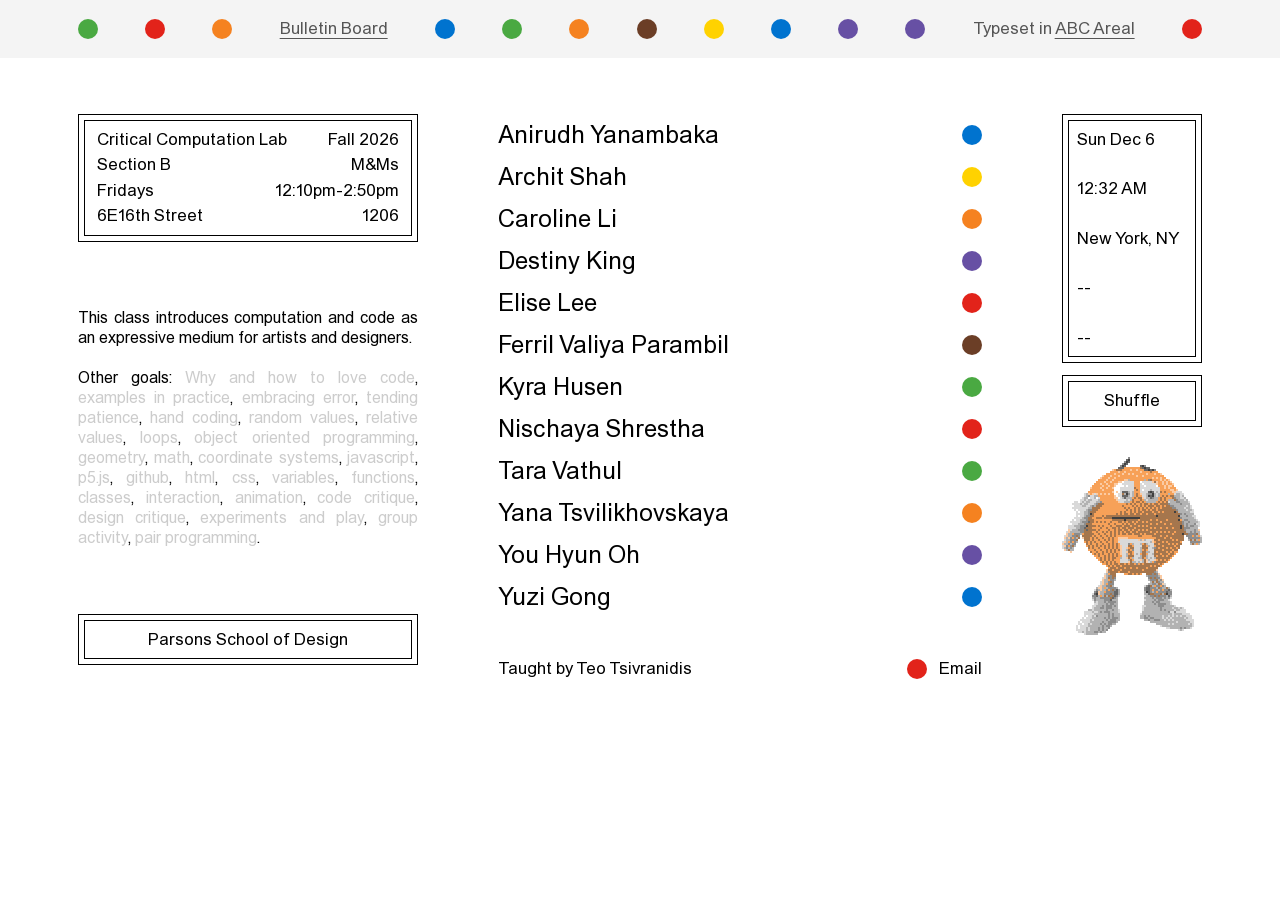
==== index.html @ 2e88b39b "Random color favicon, wider column gap, independent column scrolling - Favicon is a circle in a rand" ====
<!DOCTYPE html>
<html lang="en">
<head>
  <meta charset="UTF-8">
  <meta name="viewport" content="width=device-width, initial-scale=1">
  <title>M&amp;Ms — Critical Computation Lab</title>
  <link rel="preload" href="fonts/ABCAreal-Regular.woff2" as="font" type="font/woff2" crossorigin>
  <link rel="icon" id="favicon">
  <link rel="stylesheet" href="style.css">
</head>
<body>

  <!-- Top bar: students in random order + links -->
  <nav class="bar" id="bar"></nav>

  <main>
    <!-- Left: course info, description, school -->
    <section class="col-left">
      <div class="box" id="course"></div>
      <div class="description">
        <p id="description"></p>
        <p class="goals" id="goals"></p>
      </div>
      <a class="box" id="school" target="_blank"></a>
    </section>

    <!-- Middle: students + instructor -->
    <section class="col-middle">
      <ul class="students" id="students"></ul>
      <p class="instructor" id="instructor"></p>
    </section>

    <!-- Right: date, time, weather -->
    <section class="col-right">
      <div class="box now">
        <!-- "--" holds each line's space until the clock and weather load -->
        <p id="date">--</p>
        <p id="time">--</p>
        <p id="place">--</p>
        <p id="weather">--</p>
        <p id="temp">--</p>
      </div>
      <button class="box shuffle" id="shuffle">Shuffle</button>
      <canvas class="mnm" id="mnm" role="img" aria-label="An M&amp;M character"></canvas>
    </section>
  </main>

  <script src="script.js"></script>
</body>
</html>
---- style.css ----
@font-face {
  font-family: "ABC Areal";
  src: url("fonts/ABCAreal-Regular.woff2") format("woff2");
  font-weight: 400;
  font-style: normal;
  font-display: swap;
}

* {
  box-sizing: border-box;
  margin: 0;
  padding: 0;
}

/* Turn off macOS rubber-band scrolling so the top bar never bounces */
html {
  overscroll-behavior: none;
}

body {
  font-family: "ABC Areal", Helvetica, Arial, sans-serif;
  font-size: 17px;
  line-height: 1.5;
  color: #000;
  background: #fff;
}

a {
  color: inherit;
  text-decoration: none;
}

ul {
  list-style: none;
}

/* ---------- Layout ---------- */

main {
  padding: 56px 78px 86px;
  display: grid;
  grid-template-columns: 340px 1fr auto;
  gap: 80px;
  align-items: start;
}

/* ---------- Double-line boxes ---------- */

.box {
  border: 1px solid #000;
  outline: 1px solid #000;
  outline-offset: 5px;
  margin: 6px;
  padding: 6px 12px;
}

/* ---------- Left column ---------- */

.row {
  display: flex;
  justify-content: space-between;
  gap: 16px;
}

.description {
  margin: 72px 0;
  font-size: 16px;
  line-height: 1.25;
  text-align: justify;
}

.description p + p {
  margin-top: 1.25em;
}

/* Goals sit in light gray; the hovered one turns black */
.goals a {
  color: #ccc;
  transition: color 0.15s;
}

.goals a:hover {
  color: #000;
}

/* ---------- Middle column ---------- */

/* The whole student row is one link */
.students a,
.instructor {
  display: flex;
  justify-content: space-between;
  align-items: center;
  font-size: 24px;
  line-height: 42px;
  transition: opacity 0.15s;
}

.dot {
  display: inline-block;
  flex-shrink: 0;
  width: 20px;
  height: 20px;
  border-radius: 50%;
  transition: transform 0.15s;
}

.students li {
  transition: opacity 0.15s;
}

/* When a student row or bar dot is hovered, fade the other students */
.students.has-highlight li:not(.highlight) {
  opacity: 0.2;
}

.instructor {
  margin-top: 30px;
  font-size: 17px;
}

.instructor a:hover {
  text-decoration: underline;
}

.instructor .email {
  display: flex;
  align-items: center;
  gap: 12px;
}

/* ---------- Right column ---------- */

.now {
  padding: 6px 8px;
}

.now p + p {
  margin-top: 24px;
}

#school {
  display: block;
  text-align: center;
}

#school:hover {
  text-decoration: underline;
}

.shuffle {
  display: block;
  width: calc(100% - 12px);
  margin-top: 24px;
  padding: 6px 8px;
  font: inherit;
  color: inherit;
  text-align: center;
  background: none;
  cursor: pointer;
}

.shuffle:hover {
  text-decoration: underline;
}

/* A fixed 140 × 190 box so the column never changes width.
   script.js draws the dotted character inside it */
.mnm {
  display: block;
  width: 140px;
  height: 190px;
  margin: 24px auto 0;
}

/* ---------- Top bar ---------- */

.bar {
  position: sticky;
  top: 0;
  z-index: 1;
  display: flex;
  flex-wrap: wrap;
  justify-content: space-between;
  align-items: center;
  gap: 12px 16px;
  padding: 16px 78px;
  background: #f4f4f4;
  font-size: 17px;
  color: #555;
}

/* Set by script.js once the bar spills onto a second row */
.bar.wrapped {
  justify-content: flex-start;
}

.bar a.link {
  text-decoration: underline;
  text-underline-offset: 4px;
}

.bar a.link:hover {
  text-decoration: none;
}

.bar .dot:hover,
.bar .dot.highlight {
  transform: scale(1.3);
}

/* ---------- Desktop: each column scrolls on its own ---------- */

@media (min-width: 1101px) {
  /* The page itself stops scrolling: bar on top, columns fill the rest */
  body {
    display: flex;
    flex-direction: column;
    height: 100vh;
    overflow: hidden;
  }

  main {
    flex: 1;
    min-height: 0;
    grid-template-rows: minmax(0, 1fr);
    align-items: stretch;
    padding: 0 78px;
  }

  main > section {
    overflow-y: auto;
    overscroll-behavior: contain;
    scrollbar-width: none; /* hide the scrollbar, still scrollable */
    padding: 56px 0 86px;
  }

  main > section::-webkit-scrollbar {
    display: none; /* same, for older Safari */
  }
}

/* ---------- Mobile: stack the columns ---------- */

@media (max-width: 1100px) {
  main {
    grid-template-columns: 1fr;
    gap: 56px;
    max-width: 600px;
    margin: 0 auto;
    padding: 44px 16px 48px;
  }

  /* Unwrap the left column so its pieces can be reordered:
     course info, students, description, school, weather */
  .col-left {
    display: contents;
  }

  #course       { order: 1; }
  .col-middle   { order: 2; }
  .description  { order: 3; margin: 0; }
  #school       { order: 4; }
  .col-right    { order: 5; }

  .students a {
    font-size: 20px;
    line-height: 38px;
  }

  /* Weather card becomes two columns:
     date    | time
     place   |
     weather | temp */
  .now {
    display: grid;
    grid-template-columns: 1fr 1fr;
    gap: 16px 48px;
  }

  .now p + p {
    margin-top: 0;
  }

  #weather {
    grid-column: 1;
  }

  /* Character box stretches to the full width, keeping its 140 × 190 shape */
  .mnm {
    width: 100%;
    height: auto;
    aspect-ratio: 140 / 190;
  }

  .bar {
    padding: 12px 16px;
  }
}
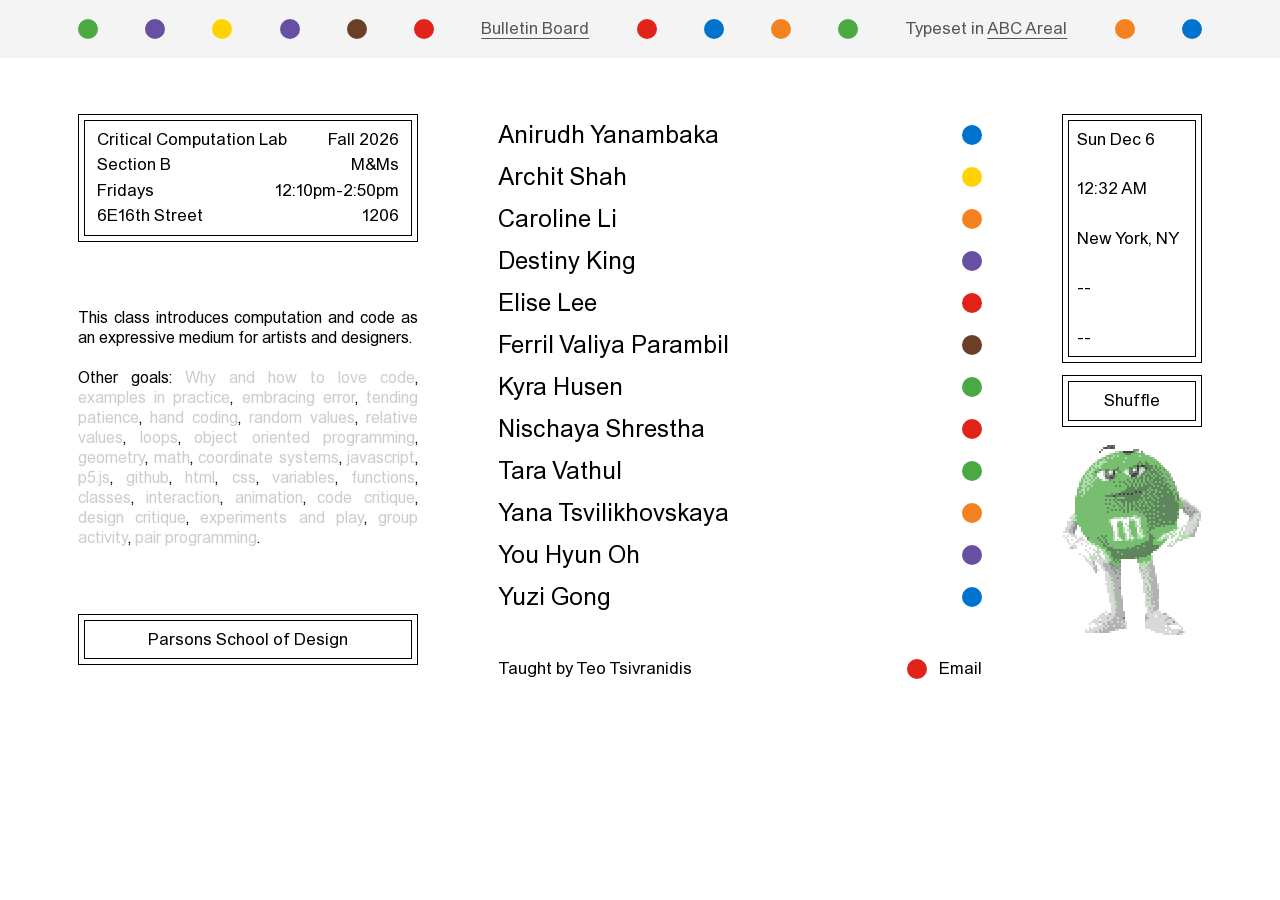
==== commit 20955da3: "Flash the page in the new M&M color on shuffle Brief full-screen tint under the top bar with a quick" ====
--- a/index.html
+++ b/index.html
@@ -45,6 +45,9 @@
     </section>
   </main>
 
+  <!-- Full-screen color flash shown while shuffling -->
+  <div class="flash" id="flash" hidden></div>
+
   <script src="script.js"></script>
 </body>
 </html>
--- a/style.css
+++ b/style.css
@@ -23,6 +23,11 @@
   line-height: 1.5;
   color: #000;
   background: #fff;
+}
+
+/* Text selection color; script.js matches it to the current M&M */
+::selection {
+  background: var(--highlight, #0073CF55);
 }
 
 a {
@@ -173,12 +178,27 @@
   margin: 24px auto 0;
 }
 
+/* Full-screen color flash during shuffle (sits under the top bar).
+   Replays every time it's shown; lasts as long as script.js shows it */
+.flash {
+  position: fixed;
+  inset: 0;
+  z-index: 1;
+  opacity: 0;
+  animation: flash 500ms ease-in-out;
+}
+
+/* Quick fade in, hold, quick fade out */
+@keyframes flash {
+  15%, 85% { opacity: 0.1; }
+}
+
 /* ---------- Top bar ---------- */
 
 .bar {
   position: sticky;
   top: 0;
-  z-index: 1;
+  z-index: 2;
   display: flex;
   flex-wrap: wrap;
   justify-content: space-between;
@@ -251,27 +271,16 @@
     padding: 44px 16px 48px;
   }
 
-  /* Unwrap the left column so its pieces can be reordered:
-     course info, students, description, school, weather */
-  .col-left {
-    display: contents;
-  }
-
-  #course       { order: 1; }
-  .col-middle   { order: 2; }
-  .description  { order: 3; margin: 0; }
-  #school       { order: 4; }
-  .col-right    { order: 5; }
+  .description {
+    margin: 48px 0;
+  }
 
   .students a {
     font-size: 20px;
     line-height: 38px;
   }
 
-  /* Weather card becomes two columns:
-     date    | time
-     place   |
-     weather | temp */
+  /* Weather card becomes two columns (lines fill left to right) */
   .now {
     display: grid;
     grid-template-columns: 1fr 1fr;
@@ -280,10 +289,6 @@
 
   .now p + p {
     margin-top: 0;
-  }
-
-  #weather {
-    grid-column: 1;
   }
 
   /* Character box stretches to the full width, keeping its 140 × 190 shape */
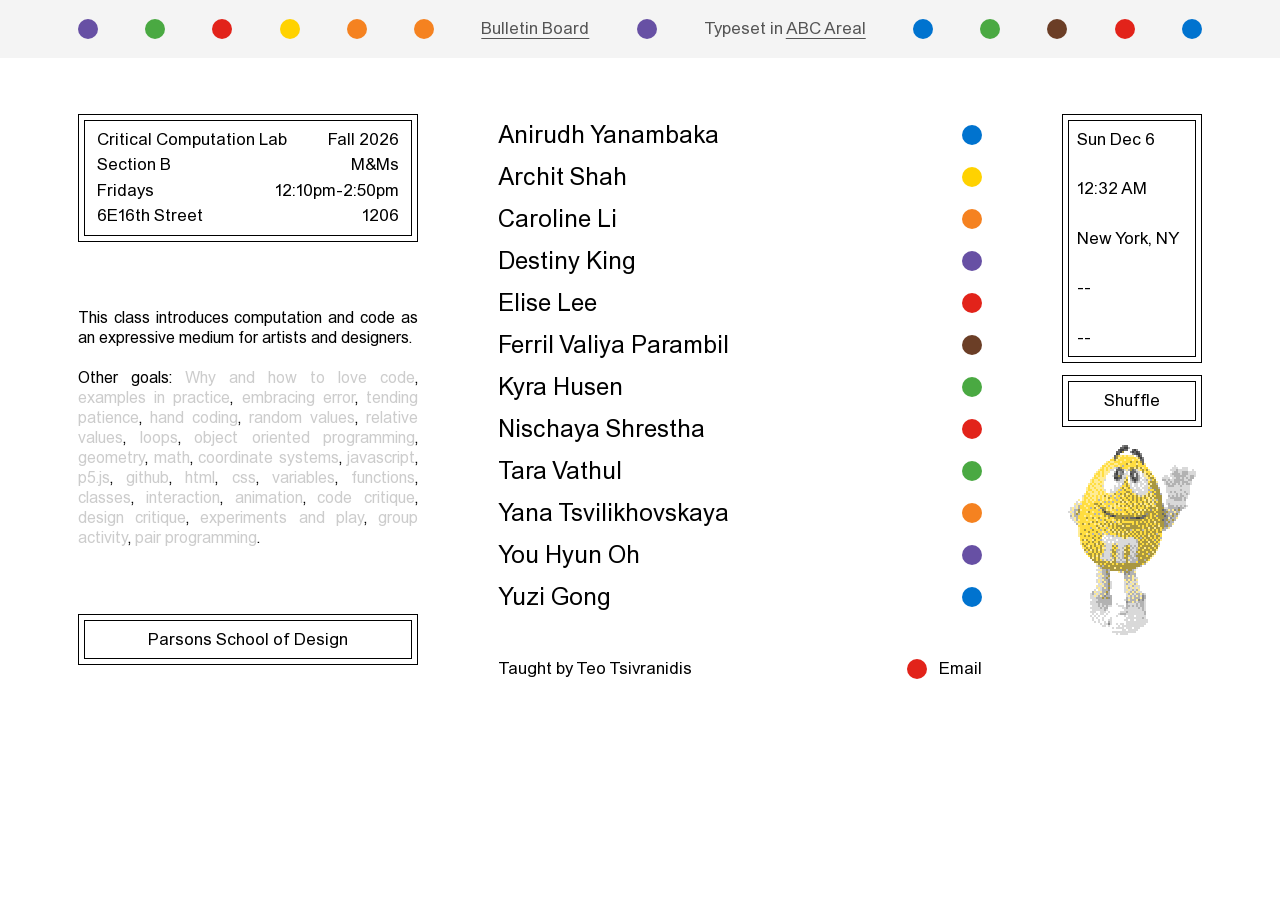
==== commit c3eb5a15: "Centralize the theme color and rename the shuffle overlay - pickTheme sets one --theme CSS variable " ====
--- a/index.html
+++ b/index.html
@@ -30,9 +30,9 @@
       <p class="instructor" id="instructor"></p>
     </section>
 
-    <!-- Right: date, time, weather -->
+    <!-- Right: date, time, weather, shuffle, M&M -->
     <section class="col-right">
-      <div class="box now">
+      <div class="box now" id="now">
         <!-- "--" holds each line's space until the clock and weather load -->
         <p id="date">--</p>
         <p id="time">--</p>
@@ -45,8 +45,8 @@
     </section>
   </main>
 
-  <!-- Full-screen color flash shown while shuffling -->
-  <div class="flash" id="flash" hidden></div>
+  <!-- Full-screen theme color tint shown while shuffling -->
+  <div class="theme-overlay" id="theme-overlay" hidden></div>
 
   <script src="script.js"></script>
 </body>
--- a/style.css
+++ b/style.css
@@ -25,9 +25,13 @@
   background: #fff;
 }
 
-/* Text selection color; script.js matches it to the current M&M */
+/* --theme is the current M&M's color, set by script.js */
+:root {
+  --theme: #0073CF;
+}
+
 ::selection {
-  background: var(--highlight, #0073CF55);
+  background: color-mix(in srgb, var(--theme) 33%, transparent);
 }
 
 a {
@@ -98,7 +102,6 @@
   align-items: center;
   font-size: 24px;
   line-height: 42px;
-  transition: opacity 0.15s;
 }
 
 .dot {
@@ -178,18 +181,19 @@
   margin: 24px auto 0;
 }
 
-/* Full-screen color flash during shuffle (sits under the top bar).
-   Replays every time it's shown; lasts as long as script.js shows it */
-.flash {
+/* Full-screen tint in the theme color during shuffle (sits under the top bar).
+   The animation replays each time script.js shows it, and hides it when done */
+.theme-overlay {
   position: fixed;
-  inset: 0;
+  inset: -50vh 0; /* extra height so it still covers everything while mobile toolbars slide */
   z-index: 1;
+  background: var(--theme);
   opacity: 0;
-  animation: flash 500ms ease-in-out;
+  animation: theme-overlay 500ms ease-in-out;
 }
 
 /* Quick fade in, hold, quick fade out */
-@keyframes flash {
+@keyframes theme-overlay {
   15%, 85% { opacity: 0.1; }
 }
 
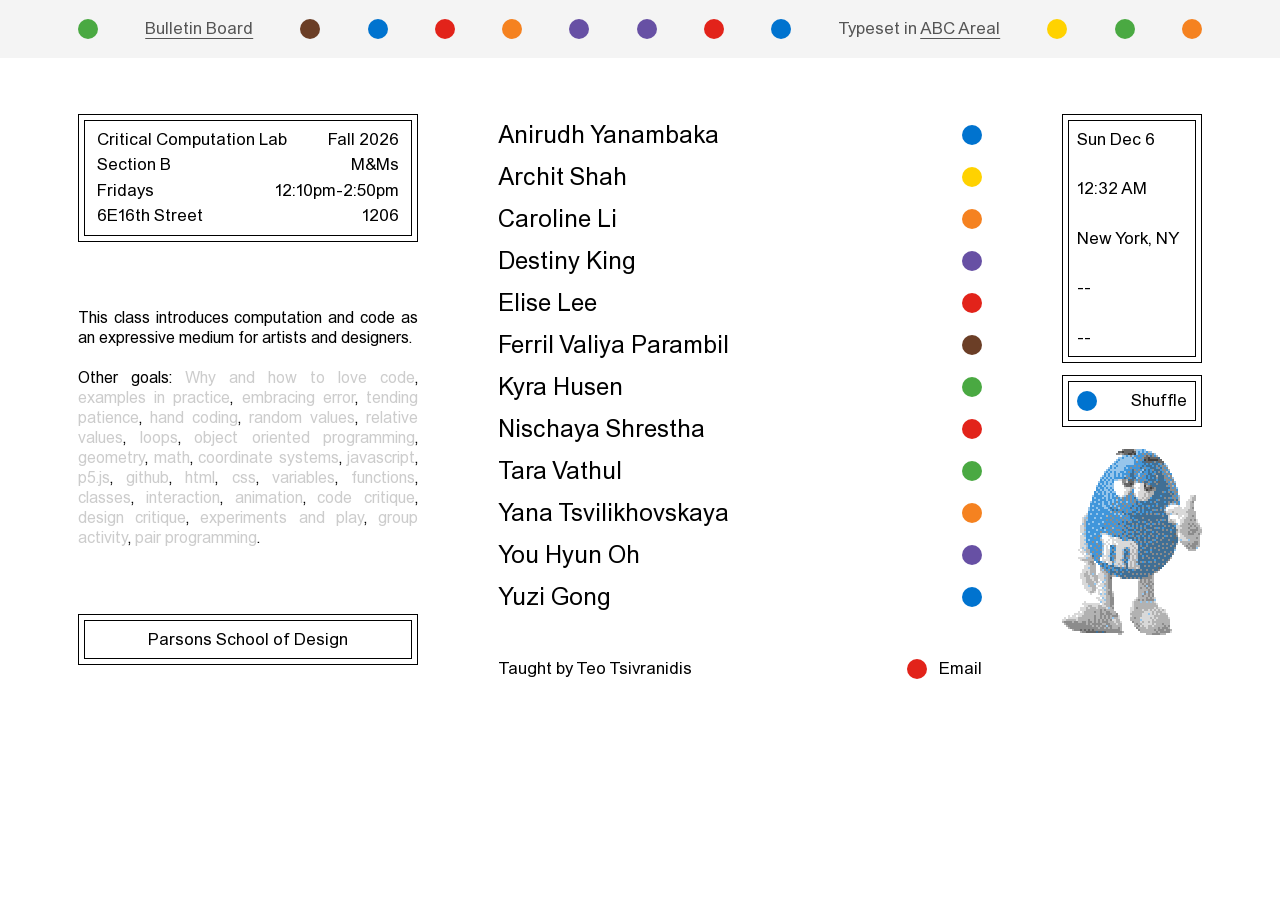
==== commit b2aaf672: "Show the current theme color as a dot in the shuffle button Co-Authored-By: Claude Opus 5.5 <noreply" ====
--- a/index.html
+++ b/index.html
@@ -40,7 +40,10 @@
         <p id="weather">--</p>
         <p id="temp">--</p>
       </div>
-      <button class="box shuffle" id="shuffle">Shuffle</button>
+      <button class="box shuffle" id="shuffle">
+        <span class="dot theme-dot"></span>
+        <span class="shuffle-label">Shuffle</span>
+      </button>
       <canvas class="mnm" id="mnm" role="img" aria-label="An M&amp;M character"></canvas>
     </section>
   </main>
--- a/style.css
+++ b/style.css
@@ -156,20 +156,28 @@
   text-decoration: underline;
 }
 
+/* Theme color dot on the left, "Shuffle" on the right */
 .shuffle {
-  display: block;
+  display: flex;
+  justify-content: space-between;
+  align-items: center;
+  gap: 12px;
   width: calc(100% - 12px);
   margin-top: 24px;
   padding: 6px 8px;
   font: inherit;
   color: inherit;
-  text-align: center;
   background: none;
   cursor: pointer;
 }
 
-.shuffle:hover {
+.shuffle:hover .shuffle-label {
   text-decoration: underline;
+}
+
+/* Shows the current theme color */
+.theme-dot {
+  background: var(--theme);
 }
 
 /* A fixed 140 × 190 box so the column never changes width.
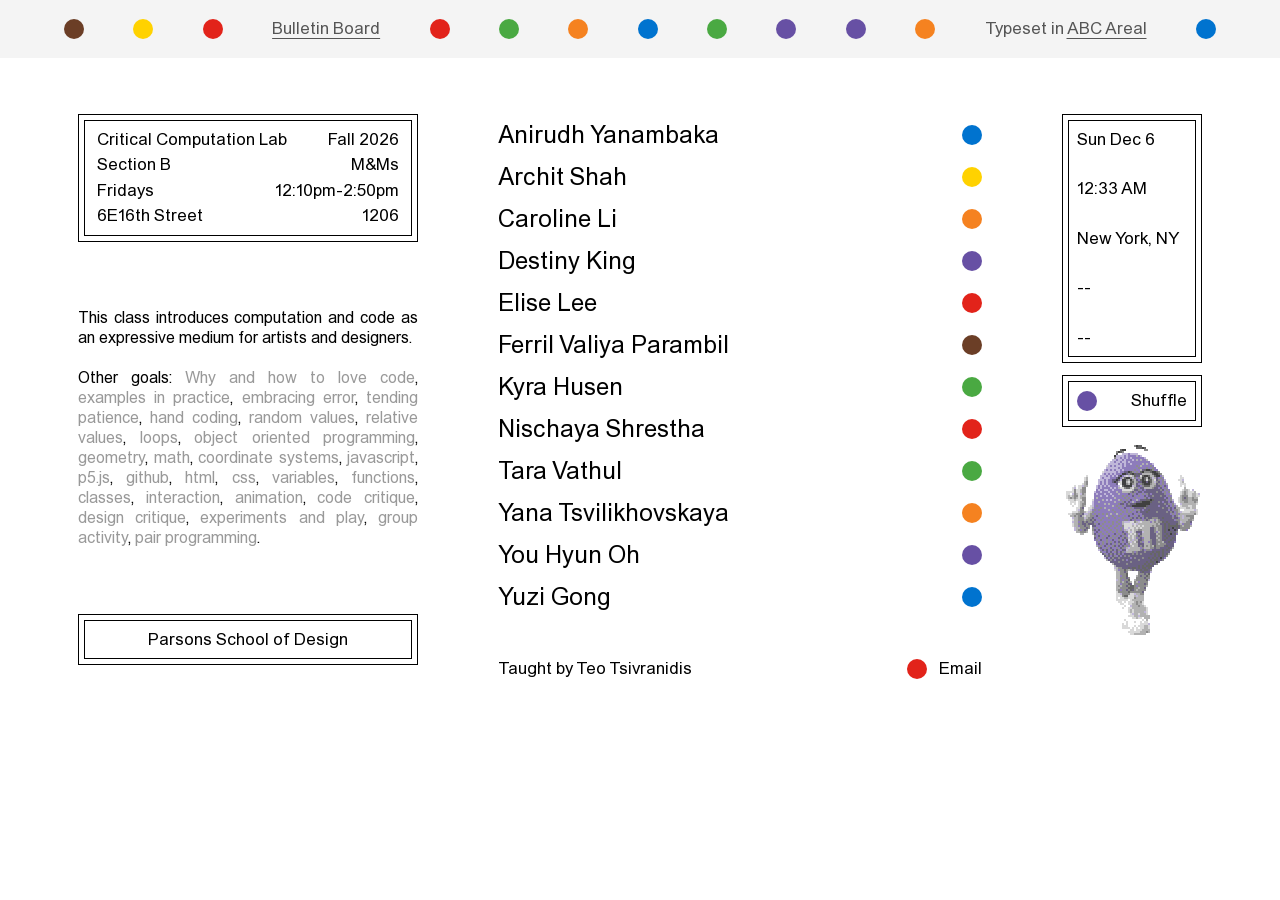
==== commit 347a8b31: "Link previews, accessibility, and wide-screen fixes - Description/Open Graph tags plus a static oran" ====
--- a/index.html
+++ b/index.html
@@ -4,8 +4,18 @@
   <meta charset="UTF-8">
   <meta name="viewport" content="width=device-width, initial-scale=1">
   <title>M&amp;Ms — Critical Computation Lab</title>
+
+  <!-- Link previews (Slack, iMessage, etc.). These can't come from data.json:
+       preview bots read the HTML without running script.js -->
+  <meta name="description" content="Critical Computation Lab, Section B — Parsons School of Design, Fall 2026. Taught by Teo Tsivranidis.">
+  <meta property="og:type" content="website">
+  <meta property="og:title" content="M&amp;Ms — Critical Computation Lab">
+  <meta property="og:description" content="Critical Computation Lab, Section B — Parsons School of Design, Fall 2026. Taught by Teo Tsivranidis.">
+  <meta name="twitter:card" content="summary">
   <link rel="preload" href="fonts/ABCAreal-Regular.woff2" as="font" type="font/woff2" crossorigin>
-  <link rel="icon" id="favicon">
+  <!-- Orange dot for link previews and bookmarks; script.js recolors it to the theme -->
+  <link rel="icon" id="favicon" href="favicon.svg">
+  <link rel="apple-touch-icon" href="apple-touch-icon.png">
   <link rel="stylesheet" href="style.css">
 </head>
 <body>
--- a/style.css
+++ b/style.css
@@ -45,7 +45,11 @@
 
 /* ---------- Layout ---------- */
 
+/* Content stops growing past 1440px and centers */
 main {
+  width: 100%;
+  max-width: 1440px;
+  margin: 0 auto;
   padding: 56px 78px 86px;
   display: grid;
   grid-template-columns: 340px 1fr auto;
@@ -84,7 +88,7 @@
 
 /* Goals sit in light gray; the hovered one turns black */
 .goals a {
-  color: #ccc;
+  color: #999;
   transition: color 0.15s;
 }
 
@@ -189,6 +193,30 @@
   margin: 24px auto 0;
 }
 
+/* Shown instead of the page if data.json can't load:
+   the message, then the M&M filling the rest of the screen */
+body.error {
+  display: flex;
+  flex-direction: column;
+  height: 100vh;
+  height: 100dvh;
+  padding: 40px 16px;
+}
+
+.load-error {
+  font-size: 24px;
+  text-align: center;
+}
+
+.mnm.mnm-full {
+  flex: 1;
+  min-height: 0;
+  width: 100%;
+  height: auto;
+  aspect-ratio: auto;
+  margin: 24px 0 0;
+}
+
 /* Full-screen tint in the theme color during shuffle (sits under the top bar).
    The animation replays each time script.js shows it, and hides it when done */
 .theme-overlay {
@@ -216,7 +244,8 @@
   justify-content: space-between;
   align-items: center;
   gap: 12px 16px;
-  padding: 16px 78px;
+  /* Side padding shrinks smoothly with the window, so the bar doesn't jump between layouts */
+  padding: 16px clamp(16px, 5vw, 78px);
   background: #f4f4f4;
   font-size: 17px;
   color: #555;
@@ -309,8 +338,4 @@
     height: auto;
     aspect-ratio: 140 / 190;
   }
-
-  .bar {
-    padding: 12px 16px;
-  }
-}
+}
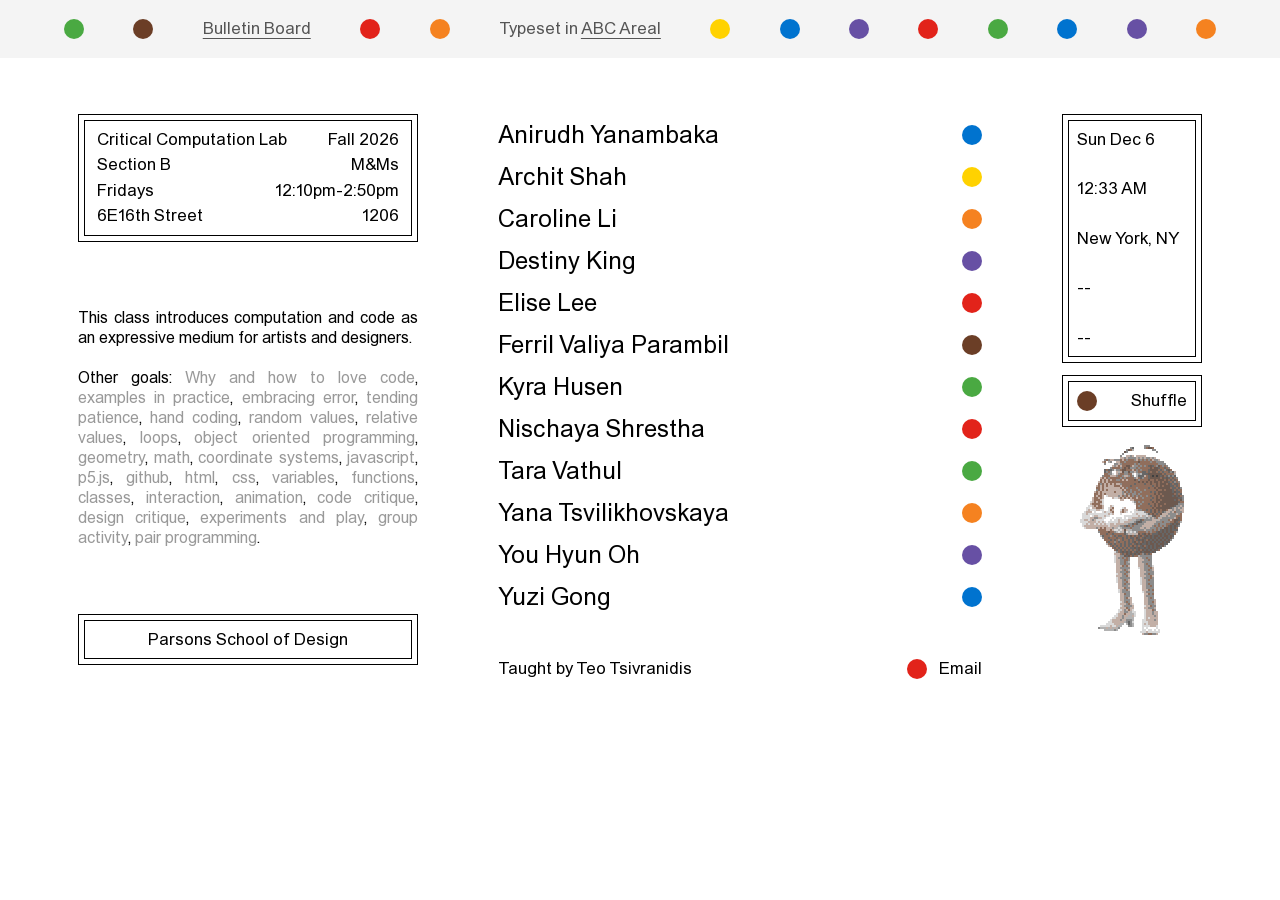
==== commit 72b75f7e: "Remove the shuffle overlay Co-Authored-By: Claude Opus 5.5 <noreply@anthropic.com>" ====
--- a/index.html
+++ b/index.html
@@ -58,9 +58,6 @@
     </section>
   </main>
 
-  <!-- Full-screen theme color tint shown while shuffling -->
-  <div class="theme-overlay" id="theme-overlay" hidden></div>
-
   <script src="script.js"></script>
 </body>
 </html>
--- a/style.css
+++ b/style.css
@@ -217,22 +217,6 @@
   margin: 24px 0 0;
 }
 
-/* Full-screen tint in the theme color during shuffle (sits under the top bar).
-   The animation replays each time script.js shows it, and hides it when done */
-.theme-overlay {
-  position: fixed;
-  inset: -50vh 0; /* extra height so it still covers everything while mobile toolbars slide */
-  z-index: 1;
-  background: var(--theme);
-  opacity: 0;
-  animation: theme-overlay 500ms ease-in-out;
-}
-
-/* Quick fade in, hold, quick fade out */
-@keyframes theme-overlay {
-  15%, 85% { opacity: 0.1; }
-}
-
 /* ---------- Top bar ---------- */
 
 .bar {
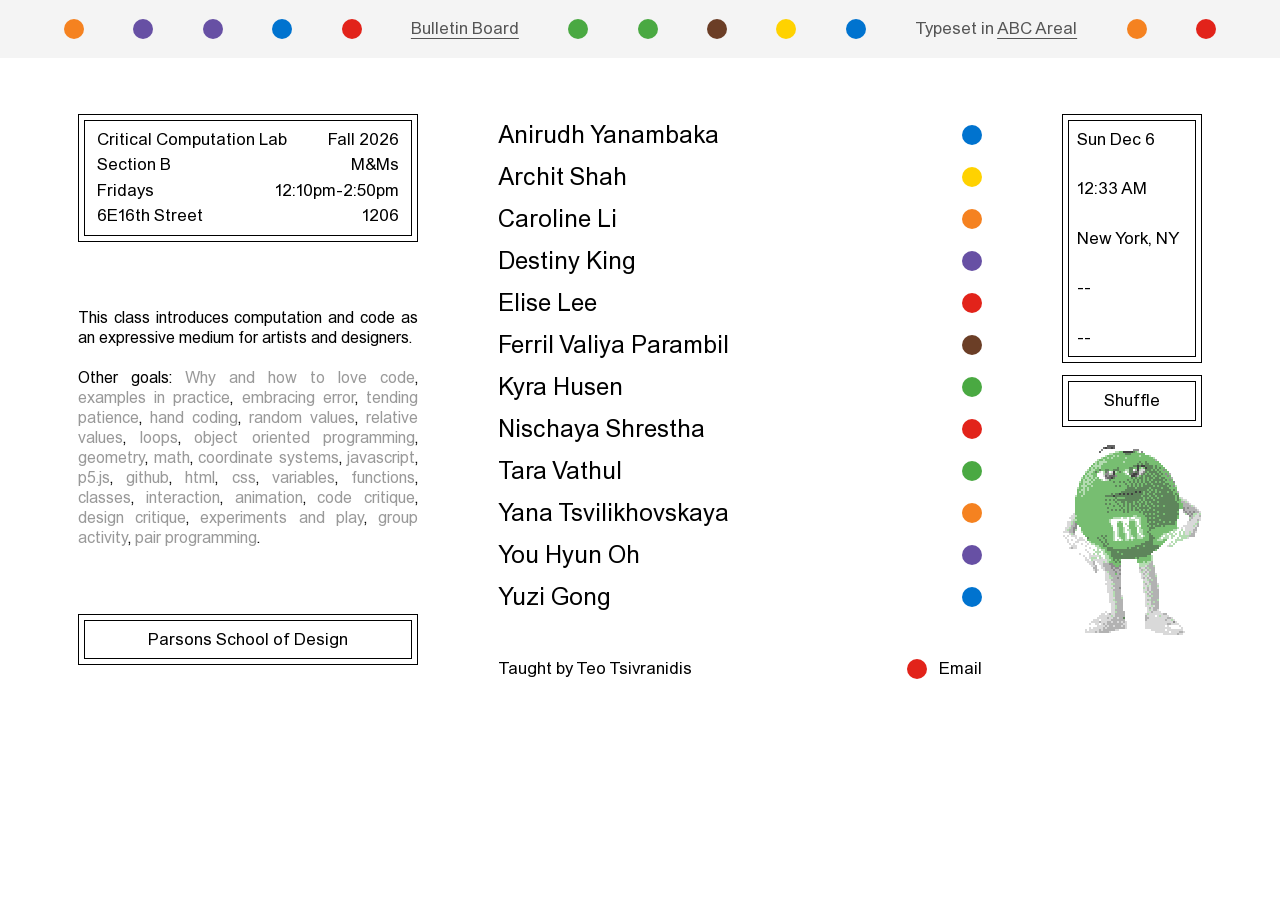
==== commit 94973a85: "Theme-colored dot cursor, instant M&M switch, underline on student hover - The cursor is a dot in th" ====
--- a/index.html
+++ b/index.html
@@ -50,10 +50,7 @@
         <p id="weather">--</p>
         <p id="temp">--</p>
       </div>
-      <button class="box shuffle" id="shuffle">
-        <span class="dot theme-dot"></span>
-        <span class="shuffle-label">Shuffle</span>
-      </button>
+      <button class="box shuffle" id="shuffle">Shuffle</button>
       <canvas class="mnm" id="mnm" role="img" aria-label="An M&amp;M character"></canvas>
     </section>
   </main>
--- a/style.css
+++ b/style.css
@@ -25,9 +25,16 @@
   background: #fff;
 }
 
-/* --theme is the current M&M's color, set by script.js */
+/* --theme is the current M&M's color and --cursor a dot in that color,
+   both set by script.js */
 :root {
   --theme: #0073CF;
+  --cursor: auto;
+}
+
+/* The dot cursor everywhere, links and buttons included */
+* {
+  cursor: var(--cursor);
 }
 
 ::selection {
@@ -117,13 +124,10 @@
   transition: transform 0.15s;
 }
 
-.students li {
-  transition: opacity 0.15s;
-}
-
-/* When a student row or bar dot is hovered, fade the other students */
-.students.has-highlight li:not(.highlight) {
-  opacity: 0.2;
+/* Hovering a student's row or their bar dot underlines their name,
+   like the other links */
+.students li.highlight a {
+  text-decoration: underline;
 }
 
 .instructor {
@@ -160,28 +164,19 @@
   text-decoration: underline;
 }
 
-/* Theme color dot on the left, "Shuffle" on the right */
 .shuffle {
-  display: flex;
-  justify-content: space-between;
-  align-items: center;
-  gap: 12px;
+  display: block;
   width: calc(100% - 12px);
   margin-top: 24px;
   padding: 6px 8px;
   font: inherit;
   color: inherit;
+  text-align: center;
   background: none;
-  cursor: pointer;
-}
-
-.shuffle:hover .shuffle-label {
-  text-decoration: underline;
-}
-
-/* Shows the current theme color */
-.theme-dot {
-  background: var(--theme);
+}
+
+.shuffle:hover {
+  text-decoration: underline;
 }
 
 /* A fixed 140 × 190 box so the column never changes width.
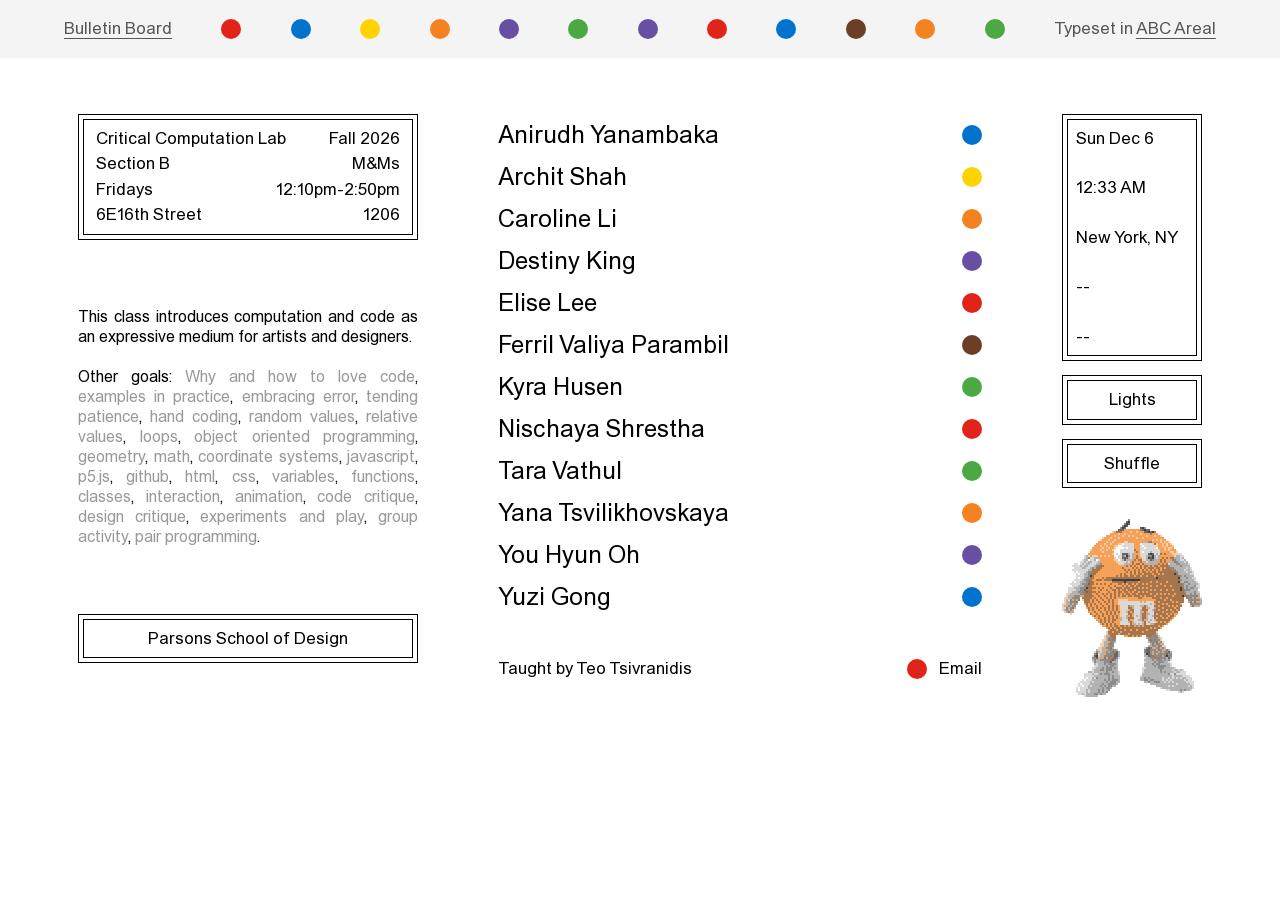
==== commit f30303d5: "Bulletin Board page, Lights (dark mode), and bar/style tweaks - Bulletin Board is now a page on the " ====
--- a/index.html
+++ b/index.html
@@ -13,10 +13,12 @@
   <meta property="og:description" content="Critical Computation Lab, Section B — Parsons School of Design, Fall 2026. Taught by Teo Tsivranidis.">
   <meta name="twitter:card" content="summary">
   <link rel="preload" href="fonts/ABCAreal-Regular.woff2" as="font" type="font/woff2" crossorigin>
-  <!-- Orange dot for link previews and bookmarks; script.js recolors it to the theme -->
+  <!-- Orange dot for link previews and bookmarks; shared.js recolors it to the theme -->
   <link rel="icon" id="favicon" href="favicon.svg">
   <link rel="apple-touch-icon" href="apple-touch-icon.png">
   <link rel="stylesheet" href="style.css">
+  <!-- In the head so dark mode is on before the page draws -->
+  <script src="shared.js"></script>
 </head>
 <body>
 
@@ -40,7 +42,7 @@
       <p class="instructor" id="instructor"></p>
     </section>
 
-    <!-- Right: date, time, weather, shuffle, M&M -->
+    <!-- Right: date, time, weather, lights, shuffle, M&M -->
     <section class="col-right">
       <div class="box now" id="now">
         <!-- "--" holds each line's space until the clock and weather load -->
@@ -50,7 +52,8 @@
         <p id="weather">--</p>
         <p id="temp">--</p>
       </div>
-      <button class="box shuffle" id="shuffle">Shuffle</button>
+      <button class="box button" id="lights" aria-pressed="false">Lights</button>
+      <button class="box button" id="shuffle">Shuffle</button>
       <canvas class="mnm" id="mnm" role="img" aria-label="An M&amp;M character"></canvas>
     </section>
   </main>
--- a/style.css
+++ b/style.css
@@ -21,15 +21,36 @@
   font-family: "ABC Areal", Helvetica, Arial, sans-serif;
   font-size: 17px;
   line-height: 1.5;
-  color: #000;
-  background: #fff;
+  color: var(--ink);
+  background: var(--paper);
+  /* Every underline sits a bit below the text; in em so it scales with the
+     text size (about 4px at 17px, 6px on the 24px student names) */
+  text-underline-offset: 0.25em;
 }
 
 /* --theme is the current M&M's color and --cursor a dot in that color,
-   both set by script.js */
+   both set by shared.js. The rest are the site's colors: the page, the text
+   and lines, the light gray (goals), and the top bar's background and text */
 :root {
   --theme: #0073CF;
   --cursor: auto;
+  --paper: #fff;
+  --ink: #000;
+  --muted: #999;
+  --bar: #f4f4f4;
+  --bar-ink: #555;
+}
+
+/* Lights off: a soft dark mode, switched by the Lights button (shared.js).
+   Dark gray rather than black, with the bar a step lighter than the page,
+   the same way it's a step darker with the lights on */
+:root[data-lights="off"] {
+  --paper: #1c1c1c;
+  --ink: #e8e8e8;
+  --muted: #858585;
+  --bar: #2a2a2a;
+  --bar-ink: #b0b0b0;
+  color-scheme: dark;
 }
 
 /* The dot cursor everywhere, links and buttons included */
@@ -67,10 +88,10 @@
 /* ---------- Double-line boxes ---------- */
 
 .box {
-  border: 1px solid #000;
-  outline: 1px solid #000;
-  outline-offset: 5px;
-  margin: 6px;
+  border: 1px solid var(--ink);
+  outline: 1px solid var(--ink);
+  outline-offset: 4px;
+  margin: 5px; /* the outline's offset + its width, so it stays inside */
   padding: 6px 12px;
 }
 
@@ -95,12 +116,12 @@
 
 /* Goals sit in light gray; the hovered one turns black */
 .goals a {
-  color: #999;
+  color: var(--muted);
   transition: color 0.15s;
 }
 
 .goals a:hover {
-  color: #000;
+  color: var(--ink);
 }
 
 /* ---------- Middle column ---------- */
@@ -164,9 +185,10 @@
   text-decoration: underline;
 }
 
-.shuffle {
+/* Shuffle and Lights */
+.button {
   display: block;
-  width: calc(100% - 12px);
+  width: calc(100% - 10px);
   margin-top: 24px;
   padding: 6px 8px;
   font: inherit;
@@ -175,7 +197,7 @@
   background: none;
 }
 
-.shuffle:hover {
+.button:hover {
   text-decoration: underline;
 }
 
@@ -225,19 +247,18 @@
   gap: 12px 16px;
   /* Side padding shrinks smoothly with the window, so the bar doesn't jump between layouts */
   padding: 16px clamp(16px, 5vw, 78px);
-  background: #f4f4f4;
+  background: var(--bar);
   font-size: 17px;
-  color: #555;
-}
-
-/* Set by script.js once the bar spills onto a second row */
+  color: var(--bar-ink);
+}
+
+/* Set by shared.js once the bar spills onto a second row */
 .bar.wrapped {
   justify-content: flex-start;
 }
 
 .bar a.link {
   text-decoration: underline;
-  text-underline-offset: 4px;
 }
 
 .bar a.link:hover {
@@ -247,6 +268,102 @@
 .bar .dot:hover,
 .bar .dot.highlight {
   transform: scale(1.3);
+}
+
+/* ---------- Bulletin Board page ---------- */
+
+/* Square previews in as many columns as fit, same margins as the home page */
+.board {
+  max-width: 1440px;
+  margin: 0 auto;
+  padding: 56px 78px 86px;
+  display: grid;
+  grid-template-columns: repeat(auto-fill, minmax(220px, 1fr));
+  gap: 56px 40px;
+}
+
+.board a {
+  display: block;
+}
+
+/* Images fit inside the square, sitting on its bottom edge */
+.board-preview {
+  aspect-ratio: 1;
+  display: flex;
+  align-items: flex-end;
+  justify-content: center;
+}
+
+.board-preview img {
+  display: block;
+  max-width: 100%;
+  max-height: 100%;
+}
+
+.board-text {
+  width: 100%;
+  height: 100%;
+  padding: 12px;
+  border: 1px solid var(--ink);
+  overflow: hidden;
+  font-size: 14px;
+  line-height: 1.3;
+  white-space: pre-line;
+}
+
+/* A linked channel is a double-line box with its name and size */
+.board-channel {
+  align-self: stretch;
+  flex: 1;
+  display: flex;
+  flex-direction: column;
+  justify-content: center;
+  align-items: center;
+  gap: 4px;
+  text-align: center;
+}
+
+/* Titles stop after two lines, ending in "…". The line height leaves room
+   for the hover underline under the second line, which the clipping would
+   otherwise cut off */
+.board-title {
+  margin-top: 12px;
+  font-size: 16px;
+  line-height: 1.4;
+  display: -webkit-box;
+  -webkit-box-orient: vertical;
+  -webkit-line-clamp: 2;
+  line-clamp: 2;
+  overflow: hidden;
+}
+
+.board a:hover .board-title,
+.board a:hover .board-channel span:first-child {
+  text-decoration: underline;
+}
+
+/* The first post is a big M&M in the theme color, for adding to the board */
+.board-add-dot {
+  display: flex;
+  align-items: center;
+  justify-content: center;
+  width: 100%;
+  height: 100%;
+  border-radius: 50%;
+  background: var(--theme);
+  color: #fff;
+  font-size: 64px;
+  transition: transform 0.15s;
+}
+
+/* Tilts on hover, like a pinned note hanging crooked, by a random
+   --tilt that bulletin.js picks each time */
+.board-add:hover .board-add-dot {
+  transform: rotate(var(--tilt, -15deg));
+}
+
+.board-message {
+  grid-column: 1 / -1;
 }
 
 /* ---------- Desktop: each column scrolls on its own ---------- */
@@ -278,11 +395,32 @@
   main > section::-webkit-scrollbar {
     display: none; /* same, for older Safari */
   }
+
+  /* On the Bulletin Board, the board below the bar is what scrolls.
+     (Only here: on smaller screens the page scrolls, and a scroll box with
+     nothing to scroll would swallow the wheel) */
+  .board-page {
+    flex: 1;
+    min-height: 0;
+    overflow-y: auto;
+    overscroll-behavior: contain;
+    scrollbar-width: none;
+  }
+
+  .board-page::-webkit-scrollbar {
+    display: none;
+  }
 }
 
 /* ---------- Mobile: stack the columns ---------- */
 
 @media (max-width: 1100px) {
+  .board {
+    grid-template-columns: repeat(auto-fill, minmax(150px, 1fr));
+    gap: 40px 16px;
+    padding: 44px 16px 48px;
+  }
+
   main {
     grid-template-columns: 1fr;
     gap: 56px;
